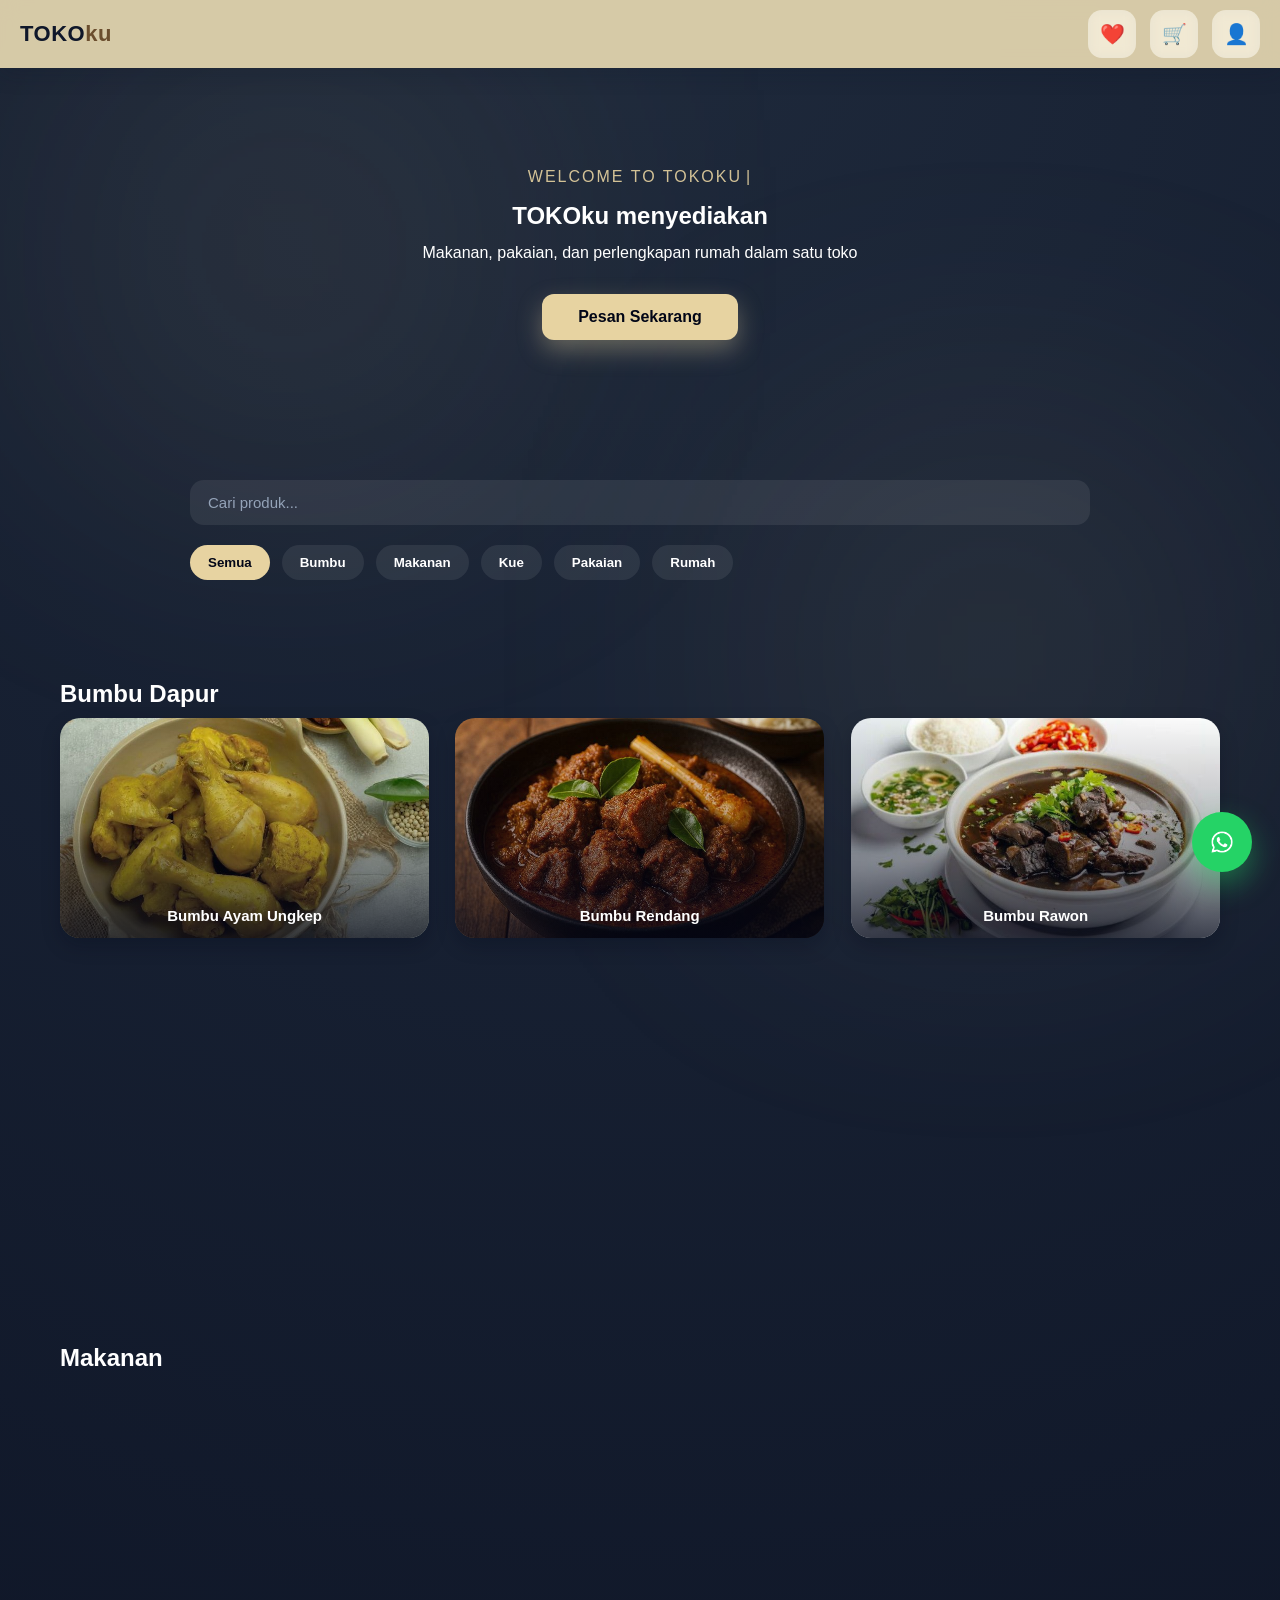
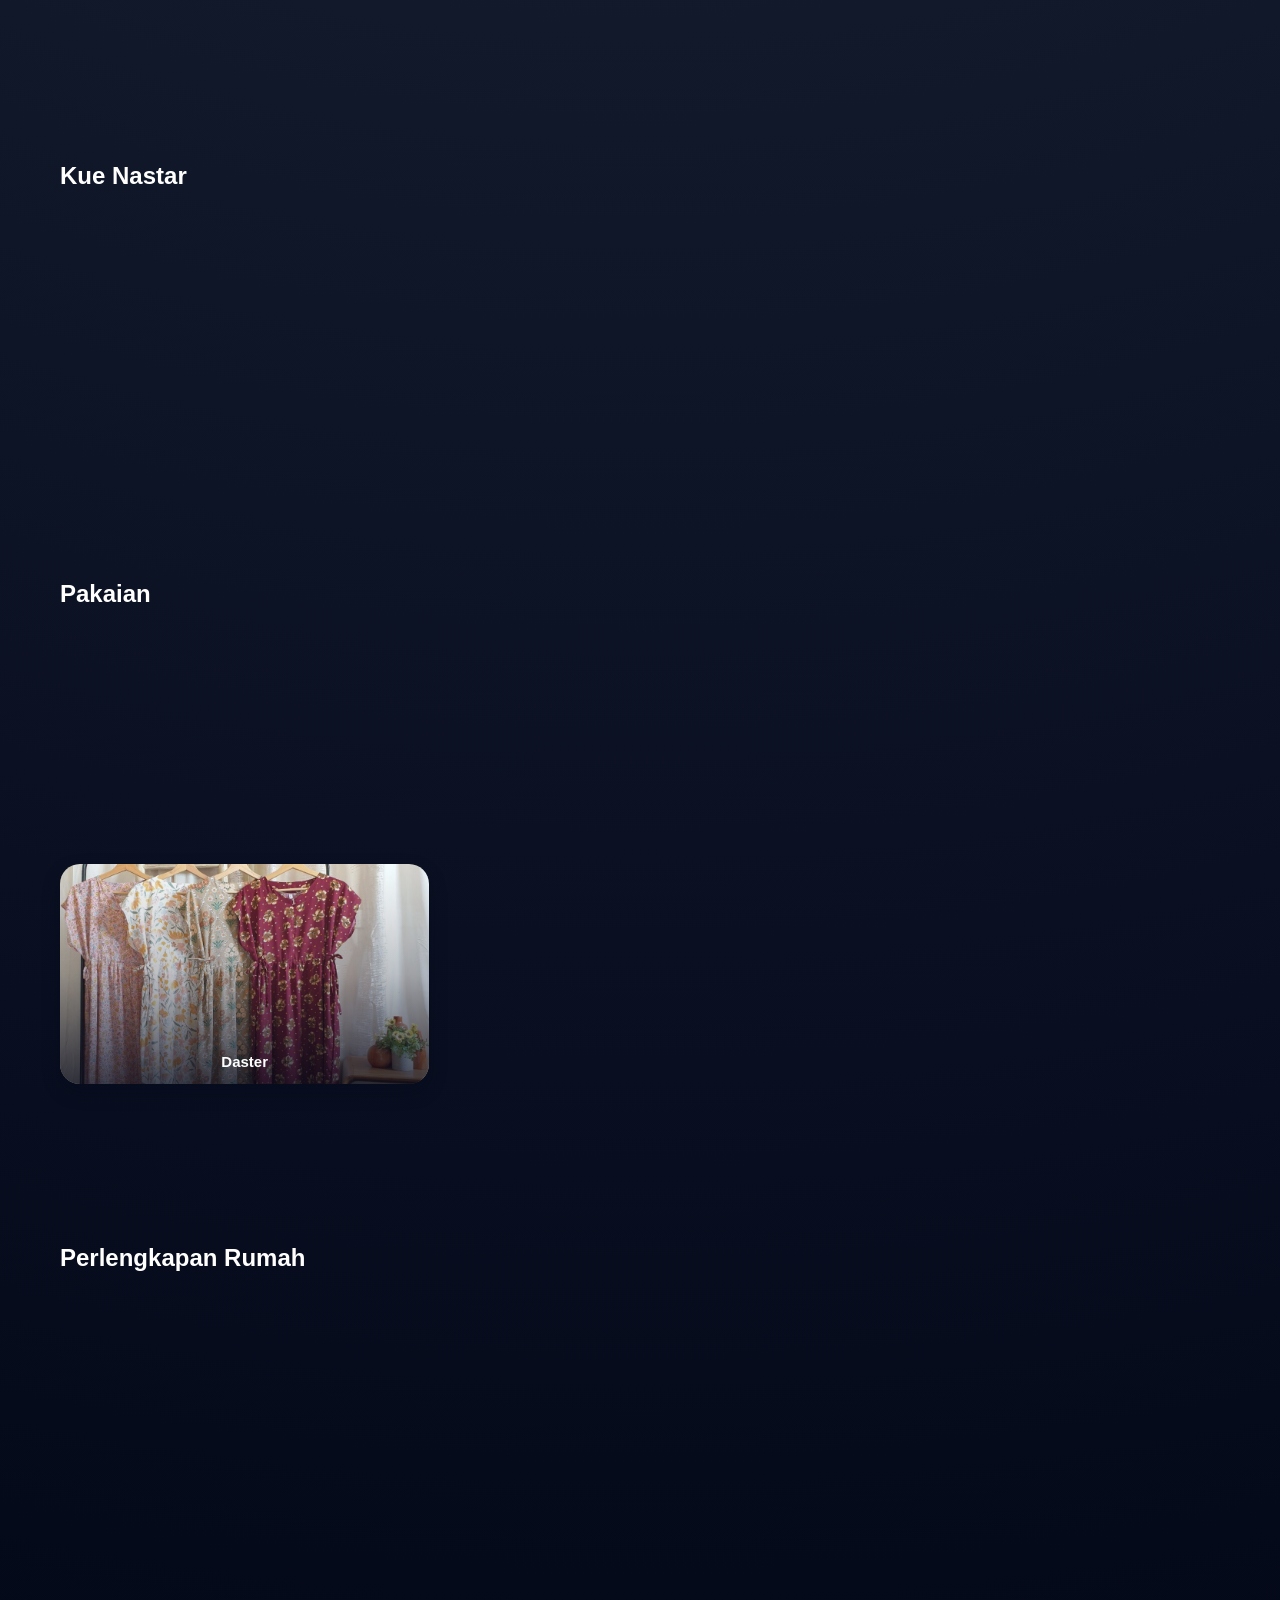
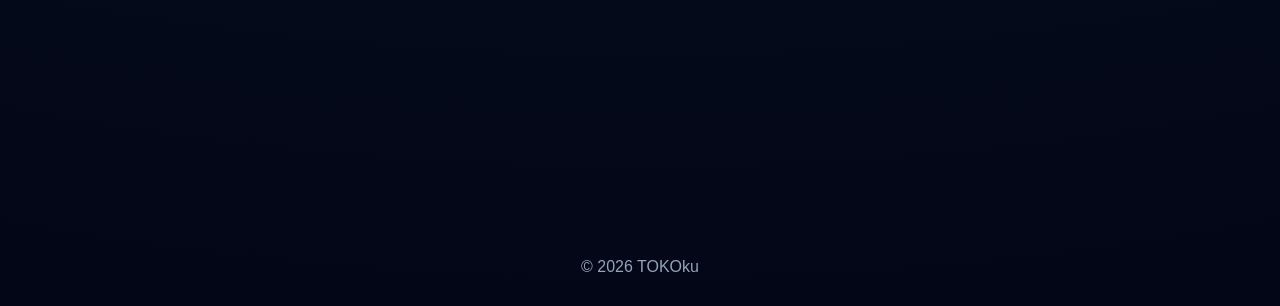
==== index.html @ 349e80d2 "Add files via upload" ====
<!DOCTYPE html>
<html lang="id">
<head>
  <meta charset="UTF-8" />
  <meta name="viewport" content="width=device-width, initial-scale=1.0"/>
  <title>Web Jualan</title>
  <link rel="stylesheet" href="style.css"/>
</head>
<body>

  <div class="bg-blur one"></div>
  <div class="bg-blur two"></div>

<!-- Utility Header -->
<header class="top-bar">
  <!-- KIRI: BRAND -->
  <div class="top-left">
    <div class="brand">
      TOKO<span>ku</span>
    </div>
  </div>

  <!-- KANAN: ACTIONS -->
<div class="top-right">
  <button class="action-btn" title="Wishlist" data-link="wishlist.html">
    ❤️
  </button>
  <button class="action-btn cart-btn" title="Keranjang" data-link="cart.html">
    🛒
  </button>
  <button class="action-btn" title="Akun" data-link="account.html">
    👤
  </button>
</div>
</header>

  <!-- Hero -->
  <section class="hero reveal">
    <p class="typewriter">
  <span id="type-text"></span><span class="cursor">|</span>
    </p>
    <h1>TOKOku menyediakan</h1>

    <!-- kasih jarak ke button -->
    <p class="hero-desc">
      Makanan, pakaian, dan perlengkapan rumah dalam satu toko
    </p>

    <a 
    href="https://wa.me/6281234567890?text=Halo%20saya%20ingin%20pesan%20produk"
    target="_blank"
    class="btn"
    >
    Pesan Sekarang
    </a>
  </section>

  <!-- SEARCH & FILTER -->
<section class="section search-filter">
  <div class="filter-container">

    <!-- SEARCH -->
    <input
      type="text"
      id="searchInput"
      placeholder="Cari produk..."
      autocomplete="off"
    />

    <!-- FILTER BUTTONS -->
    <div class="filter-buttons">
      <button class="filter-btn active" data-filter="all">Semua</button>
      <button class="filter-btn" data-filter="bumbu">Bumbu</button>
      <button class="filter-btn" data-filter="makanan">Makanan</button>
      <button class="filter-btn" data-filter="kue">Kue</button>
      <button class="filter-btn" data-filter="pakaian">Pakaian</button>
      <button class="filter-btn" data-filter="rumah">Rumah</button>
    </div>

  </div>
</section>

  <!-- ================= BUMBU ================= -->
<section id="bumbu" class="section product-section">
  <h2>Bumbu Dapur</h2>
  <div class="grid">
    <div class="card" data-category="bumbu" onclick="goDetail('bumbu-ayam')">
      <img src="img/ayam.png" />
      <p>Bumbu Ayam Ungkep</p>
    </div>
    <div class="card" data-category="bumbu" onclick="goDetail('bumbu-rendang')">
      <img src="img/rendang.png" />
      <p>Bumbu Rendang</p>
    </div>
    <div class="card" data-category="bumbu" onclick="goDetail('bumbu-rawon')">
      <img src="img/rawon.png" />
      <p>Bumbu Rawon</p>
    </div>
    <div class="card" data-category="bumbu" onclick="goDetail('bumbu-soto')">
      <img src="img/soto.png" />
      <p>Bumbu Soto</p>
    </div>
  </div>
</section>

  <!-- ================= MAKANAN ================= -->
<section id="makanan" class="section alt product-section">
  <h2>Makanan</h2>
  <div class="grid">
    <div class="card" data-category="makanan" onclick="goDetail('makanan-dimsum-ayam')">
      <img src="img/dimsuma.png" />
      <p>Dimsum Ayam</p>
    </div>
    <div class="card" data-category="makanan" onclick="goDetail('makanan-pangsit')">
      <img src="img/pangsit.png" />
      <p>Pangsit Kuah</p>
    </div>
    <div class="card" data-category="makanan" onclick="goDetail('makanan-dimsum-udang')">
      <img src="img/dimsumu.png" />
      <p>Dimsum Udang</p>
    </div>
  </div>
</section>

  <!-- ================= KUE ================= -->
<section id="kue" class="section product-section">
  <h2>Kue Nastar</h2>
  <div class="grid">
    <div class="card" data-category="kue" onclick="goDetail('kue-nastar-bulat')">
      <img src="img/nastarb.png" />
      <p>Nastar Bulat</p>
    </div>
    <div class="card" data-category="kue" onclick="goDetail('kue-nastar-gulung')">
      <img src="img/nastarg.png" />
      <p>Nastar Gulung</p>
    </div>
    <div class="card" data-category="kue" onclick="goDetail('kue-nastar-daun')">
      <img src="img/nastard.png" />
      <p>Nastar Daun</p>
    </div>
  </div>
</section>

  <!-- ================= PAKAIAN ================= -->
<section id="pakaian" class="section alt product-section">
  <h2>Pakaian</h2>
  <div class="grid">
    <div class="card" data-category="pakaian" onclick="goDetail('pakaian-muslim')">
      <img src="img/bajumuslim.png" />
      <p>Baju Muslim</p>
    </div>
    <div class="card" data-category="pakaian" onclick="goDetail('pakaian-pria')">
      <img src="img/bajupria.png" />
      <p>Baju Pria</p>
    </div>
    <div class="card" data-category="pakaian" onclick="goDetail('pakaian-wanita')">
      <img src="img/bajuwanita.png" />
      <p>Baju Wanita</p>
    </div>
    <div class="card" data-category="pakaian" onclick="goDetail('pakaian-daster')">
      <img src="img/daster.png" />
      <p>Daster</p>
    </div>
  </div>
</section>

  <!-- ================= RUMAH ================= -->
<section id="rumah" class="section product-section">
  <h2>Perlengkapan Rumah</h2>
  <div class="grid">
    <div class="card" data-category="rumah" onclick="goDetail('rumah-sprei')">
      <img src="img/sprei.png" />
      <p>Sprei</p>
    </div>
    <div class="card" data-category="rumah" onclick="goDetail('rumah-selimut')">
      <img src="img/selimut.png" />
      <p>Selimut</p>
    </div>
    <div class="card" data-category="rumah" onclick="goDetail('rumah-bantalguling')">
      <img src="img/bantalguling.png" />
      <p>Bantal & Guling</p>
    </div>
    <div class="card" data-category="rumah" onclick="goDetail('rumah-kasur')">
      <img src="img/kasur.png" />
      <p>Kasur</p>
    </div>
  </div>
</section>

  <!-- FLOATING WHATSAPP BUTTON -->
<a
  href="https://wa.me/6281234567890?text=Halo%20saya%20ingin%20bertanya%20tentang%20produk%20TOKOku"
  class="wa-float"
  target="_blank"
  aria-label="Chat WhatsApp"
><span class="wa-tooltip">Chat Kami</span>
  <img src="img/wa.png" alt="WhatsApp" />
</a>

  <footer>
    <p>© 2026 TOKOku</p>
  </footer>

  <script src="script.js"></script>
  <script>
  document.querySelectorAll('.action-btn').forEach(btn => {
    btn.addEventListener('click', () => {
      const link = btn.dataset.link;
      if (link) {
        window.location.href = link;
      }
    });
  });
</script>
</body>

</body>
</html>
---- style.css ----
:root {
  --accent: #E7D3A1;   /* BEIGE */
  --dark: #020617;
}

* {
  margin: 0;
  padding: 0;
  box-sizing: border-box;
  font-family: 'Segoe UI', sans-serif;
}

body {
  background: radial-gradient(circle at top, #1e293b, #020617);
  color: white;
}

/* Floating background */
.bg-blur {
  position: fixed;
  width: 320px;
  height: 320px;
  background: var(--accent);
  filter: blur(160px);
  opacity: 0.18;
  z-index: -1;
}
.bg-blur.one { top: 10%; left: 10%; }
.bg-blur.two { bottom: 10%; right: 10%; }

/* ===== TOP ACTION BAR ===== */
.top-bar {
  position: sticky;
  top: 0;
  z-index: 999;
  height: 68px;
  padding: 0 20px;
  background: rgba(231, 216, 177, 0.92);
  backdrop-filter: blur(10px);
  display: flex;
  justify-content: space-between;
  align-items: center;
  box-shadow: 0 6px 20px rgba(15, 23, 42, 0.18);
}

/* ===== LEFT BRAND ===== */
.top-left {
  display: flex;
  align-items: center;
}

.brand {
  font-size: 22px;
  font-weight: 800;
  letter-spacing: 0.5px;
  color: #0F172A;
  cursor: pointer;
  transition: transform 0.25s ease, opacity 0.25s ease;
}

.brand span {
  color: #6B4E2E; /* accent coklat */
}

.brand:hover {
  transform: translateY(-2px);
  opacity: 0.85;
}

/* ===== RIGHT ACTIONS ===== */
.top-right {
  display: flex;
  gap: 14px;
}

/* ===== ICON BUTTON ===== */
.action-btn {
  position: relative;
  width: 48px;
  height: 48px;
  border-radius: 14px;
  border: none;
  background: rgba(255, 255, 255, 0.45);
  backdrop-filter: blur(6px);
  font-size: 20px;
  cursor: pointer;
  color: #0F172A;
  transition:
    transform 0.25s ease,
    box-shadow 0.25s ease,
    background 0.25s ease;
}

/* Hover Animation */
.action-btn:hover {
  transform: translateY(-4px) scale(1.03);
  background: rgba(255, 255, 255, 0.75);
  box-shadow:
    0 12px 28px rgba(15, 23, 42, 0.35),
    0 0 0 3px rgba(15, 23, 42, 0.08);
}

/* Active / Click */
.action-btn:active {
  transform: translateY(-1px) scale(0.98);
}

/* ===== CART BADGE ===== */
.cart-badge {
  position: absolute;
  top: -6px;
  right: -6px;
  background: #0F172A;
  color: #E7D8B1;
  font-size: 11px;
  font-weight: 700;
  padding: 4px 7px;
  border-radius: 999px;
  transition: transform 0.25s ease, box-shadow 0.25s ease;
}

/* Badge reacts on hover */
.action-btn:hover .cart-badge {
  transform: scale(1.15);
  box-shadow: 0 0 0 4px rgba(231, 216, 177, 0.35);
}

/* Hero */
.hero {
  padding: 100px 20px;
  text-align: center;
}

.typewriter {
  font-size: 16px;
  letter-spacing: 2px;
  text-transform: uppercase;
  color: var(--accent);
  margin-bottom: 14px;
  height: 20px;
  opacity: 0.9;
}

.cursor {
  display: inline-block;
  margin-left: 4px;
  animation: blink 1s infinite;
}

@keyframes blink {
  0%, 50% { opacity: 1; }
  50.01%, 100% { opacity: 0; }
}

.hero-desc {
  margin-top: 14px;
  margin-bottom: 32px;
}

/* Button */
.btn {
  background: var(--accent);
  color: var(--dark);
  padding: 14px 36px;
  border-radius: 12px;
  text-decoration: none;
  font-weight: 700;
  display: inline-block;
  transition:
    transform 0.25s ease,
    box-shadow 0.25s ease;
  box-shadow: 0 10px 25px rgba(231,211,161,0.35);
}

.btn:hover {
  transform: translateY(-4px) scale(1.04);
  box-shadow: 0 16px 35px rgba(231,211,161,0.55);
}

.btn:active {
  transform: scale(0.96);
}

/* Section */
.section { padding: 80px 60px; }

.section.alt {
  background: transparent;
}

.section .grid {
  margin-top: 10px;
}

/* Grid */
.grid {
  display: grid;
  grid-template-columns: repeat(3, 1fr);
  gap: 26px;
}

@media (max-width: 900px) {
  .grid { grid-template-columns: repeat(2, 1fr); }
}
@media (max-width: 600px) {
  .grid { grid-template-columns: 1fr; }
}

/* ================= PRODUCT CARD ================= */
.card {
  position: relative;
  height: 220px;
  border-radius: 20px;
  overflow: hidden;
  cursor: pointer;
  transition:
  transform 0.35s ease,
  box-shadow 0.35s ease;
  box-shadow: 0 8px 18px rgba(2,6,23,0.25);
  will-change: transform;
}

/* ================= IMAGE ================= */
.card img {
  width: 100%;
  height: 100%;
  object-fit: cover;
  display: block;

  transition: transform 0.45s ease;
}

/* ================= DARK GRADIENT OVERLAY ================= */
.card::before {
  content: "";
  position: absolute;
  inset: 0;
  background: linear-gradient(
    to top,
    rgba(2, 6, 23, 0.75),
    rgba(2, 6, 23, 0.25),
    transparent
  );
  z-index: 1;
}

/* ================= TEXT OVERLAY ================= */
.card p {
  position: absolute;
  bottom: 14px;
  left: 0;
  right: 0;
  padding: 0 12px;

  text-align: center;
  font-weight: 700;
  font-size: 15px;
  color: #fff;
  z-index: 2;

  transition: transform 0.3s ease;
}

/* ================= HOVER EFFECT ================= */
.card:hover {
  transform: translateY(-10px) scale(1.03);
  box-shadow:
    0 18px 40px rgba(15, 23, 42, 0.35),
    0 0 0 4px rgba(15, 23, 42, 0.08);
}

.card:hover img {
  transform: scale(1.08);
}

.card:hover p {
  transform: translateY(-4px);
}

.card:hover::after {
  opacity: 1;
}

/* ================= ACTIVE (CLICK FEEL) ================= */
.card:active {
  transform: translateY(-4px) scale(0.99);
}

/* ================= SCROLL ANIMATION STATE ================= */
.card.animate {
  opacity: 0;
}

.card.from-up {
  transform: translateY(-40px);
}

.card.from-down {
  transform: translateY(40px);
}

.card.show {
  opacity: 1;
  transform: translateY(0);
  transition:
    opacity 0.6s ease,
    transform 0.6s ease;
}

/* Reveal */
.reveal {
  opacity: 0;
  transform: translateY(40px);
  transition: 0.8s ease;
}

.reveal.active {
  opacity: 1;
  transform: translateY(0);
}

/* Footer */
footer {
  text-align: center;
  padding: 30px;
  color: #94a3b8;
}

/* ================= DETAIL PAGE LAYOUT ================= */

.detail {
  padding: 120px 40px;
}

.detail-container {
  max-width: 1100px;
  margin: auto;
  display: flex;
  align-items: center;
  justify-content: space-between;
  gap: 60px;
}

/* KIRI */
.detail-info {
  flex: 1;
}

.detail-info h1 {
  font-size: 36px;
  margin-bottom: 20px;
}

.detail-info p {
  color: #cbd5f5;
  line-height: 1.8;
  max-width: 500px;
}

/* KANAN */
.detail-card {
  flex: 1;
  display: flex;
  justify-content: center;
}

/* tombol kembali */
.detail-back {
  margin-top: 60px;
  text-align: center;
}

/* RESPONSIVE */
@media (max-width: 900px) {
  .detail-container {
    flex-direction: column;
  }
}

/* ================= FLOATING WHATSAPP ================= */
.wa-float {
  position: fixed;
  bottom: 28px;
  right: 28px;
  width: 60px;
  height: 60px;
  background: #25D366;
  border-radius: 50%;
  display: flex;
  align-items: center;
  justify-content: center;
  box-shadow: 0 12px 30px rgba(37, 211, 102, 0.45);
  z-index: 999;
  transition: transform 0.25s ease, box-shadow 0.25s ease;
}

.wa-float img {
  width: 32px;
  height: 32px;
}

.wa-float:hover {
  transform: translateY(-6px) scale(1.05);
  box-shadow: 0 18px 40px rgba(37, 211, 102, 0.6);
}

.wa-float:active {
  transform: scale(0.95);
}

/* MOBILE SAFE AREA */
@media (max-width: 600px) {
  .wa-float {
    bottom: 20px;
    right: 20px;
  }
}

.wa-tooltip {
  position: absolute;
  right: 70px;
  background: #020617;
  color: white;
  padding: 6px 12px;
  font-size: 13px;
  border-radius: 8px;
  opacity: 0;
  pointer-events: none;
  white-space: nowrap;
  transition: 0.25s ease;
}

.wa-float:hover .wa-tooltip {
  opacity: 1;
}


/* ================= SEARCH & FILTER ================= */
.search-filter {
  padding-top: 40px;
  padding-bottom: 20px;
}

.filter-container {
  max-width: 900px;
  margin: auto;
  display: flex;
  flex-direction: column;
  gap: 20px;
}

/* SEARCH INPUT */
#searchInput {
  padding: 14px 18px;
  border-radius: 14px;
  border: none;
  outline: none;
  font-size: 15px;
  background: rgba(255,255,255,0.08);
  color: white;
}

#searchInput::placeholder {
  color: #94a3b8;
}

/* FILTER BUTTONS */
.filter-buttons {
  display: flex;
  flex-wrap: wrap;
  gap: 12px;
}

.filter-btn {
  padding: 10px 18px;
  border-radius: 999px;
  border: none;
  cursor: pointer;
  background: rgba(255,255,255,0.08);
  color: white;
  font-weight: 600;
  transition: 0.25s ease;
}

.filter-btn:hover {
  background: rgba(231,211,161,0.3);
}

.filter-btn.active {
  background: var(--accent);
  color: var(--dark);
}

/* ===== SKELETON LOADING ===== */
/* ===== PREMIUM SKELETON ===== */
.detail-skeleton {
  padding: 60px 20px;
  max-width: 900px;
  margin: auto;
}

.skeleton-container {
  display: grid;
  grid-template-columns: 1fr 1fr;
  gap: 48px;
  align-items: center;
}

.skeleton {
  background: #f2f2f2;
  border-radius: 16px;
  animation: softPulse 1.8s ease-in-out infinite;
}

@keyframes softPulse {
  0%, 100% { opacity: 1; }
  50% { opacity: 0.55; }
}

.skeleton-title {
  height: 30px;
  width: 80%;
  margin-bottom: 18px;
}

.skeleton-text {
  height: 18px;
  margin-bottom: 12px;
}

.skeleton-text.short {
  width: 60%;
}

.skeleton-image {
  height: 300px;
}

/* animations */
@keyframes skeletonMove {
  0% { background-position: 0% 0; }
  100% { background-position: 200% 0; }
}

@keyframes pulse {
  0%, 100% {
    transform: scale(1);
  }
  50% {
    transform: scale(1.015);
  }
}

.detail {
  opacity: 0;
  transform: translateY(14px);
  transition: all 0.5s ease;
}

.detail.show {
  opacity: 1;
  transform: translateY(0);
}

.hidden {
  display: none;
}

/* image progressive load */
.detail img {
  width: 100%;
  border-radius: 16px;
  filter: blur(14px);
  transform: scale(1.03);
  transition: filter 0.6s ease, transform 0.6s ease;
}

.detail img.loaded {
  filter: blur(0);
  transform: scale(1);
}

@keyframes detailEnter {
  to {
    opacity: 1;
    transform: translateY(0);
  }
}

/* ===== TOP LOADING BAR ===== */
#topLoader {
  position: fixed;
  top: 0;
  left: 0;
  height: 3px;
  width: 0%;
  background: linear-gradient(90deg, #D8CFC4, #BFAF9A);
  z-index: 9999;
  transition: width 0.4s ease;
}

/* =========================
   PAGE WRAPPER
========================= */
.page-container {
  min-height: 100vh;
  padding: 120px 8%;
  color: #fff;
}

.page-title {
  font-size: 32px;
  margin-bottom: 24px;
}

/* =========================
   EMPTY STATE
========================= */
.empty-state {
  text-align: center;
  opacity: 0.85;
  margin-top: 80px;
}

.empty-state p {
  margin-top: 12px;
  color: #cbd5e1;
}

/* =========================
   WISHLIST / CART LIST
========================= */
.item-list {
  display: grid;
  gap: 20px;
}

.item-card {
  display: flex;
  align-items: center;
  gap: 20px;
  background: rgba(255,255,255,0.05);
  border-radius: 16px;
  padding: 16px 20px;
  backdrop-filter: blur(10px);
}

.item-card img {
  width: 90px;
  height: 90px;
  object-fit: cover;
  border-radius: 12px;
}

.item-info {
  flex: 1;
}

.item-info h4 {
  font-size: 18px;
  margin-bottom: 6px;
}

.item-info p {
  color: #cbd5e1;
  font-size: 14px;
}

.item-action {
  display: flex;
  gap: 10px;
}

.item-action button {
  background: #eab308;
  border: none;
  padding: 8px 14px;
  border-radius: 10px;
  cursor: pointer;
  font-weight: 600;
}

.item-action button.remove {
  background: rgba(255,255,255,0.15);
  color: #fff;
}

/* Quantity Control */
.qty-control {
  display: flex;
  align-items: center;
  gap: 12px;
  margin-top: 10px;
}

.qty-btn {
  width: 32px;
  height: 32px;
  border-radius: 8px;
  border: none;
  background: var(--accent);
  color: var(--dark);
  font-weight: bold;
  font-size: 16px;
  cursor: pointer;
  transition: transform 0.2s ease, opacity 0.2s ease;
}

.qty-btn:hover {
  transform: scale(1.1);
}

.qty-number {
  min-width: 20px;
  text-align: center;
  font-weight: bold;
  font-size: 15px;
}

.detail-actions {
  margin-top: 40px;
  display: flex;
  gap: 16px;
  justify-content: center; 
}

.detail-back {
  margin-top: 30px;
  text-align: center;
}

.btn-outline {
  background: transparent;
  border: 2px solid var(--accent);
  color: var(--accent);
  padding: 14px 28px;
  border-radius: 12px;
  font-weight: 700;
  cursor: pointer;
  transition: 0.25s ease;
}

.btn-outline:hover {
  background: var(--accent);
  color: var(--dark);
}
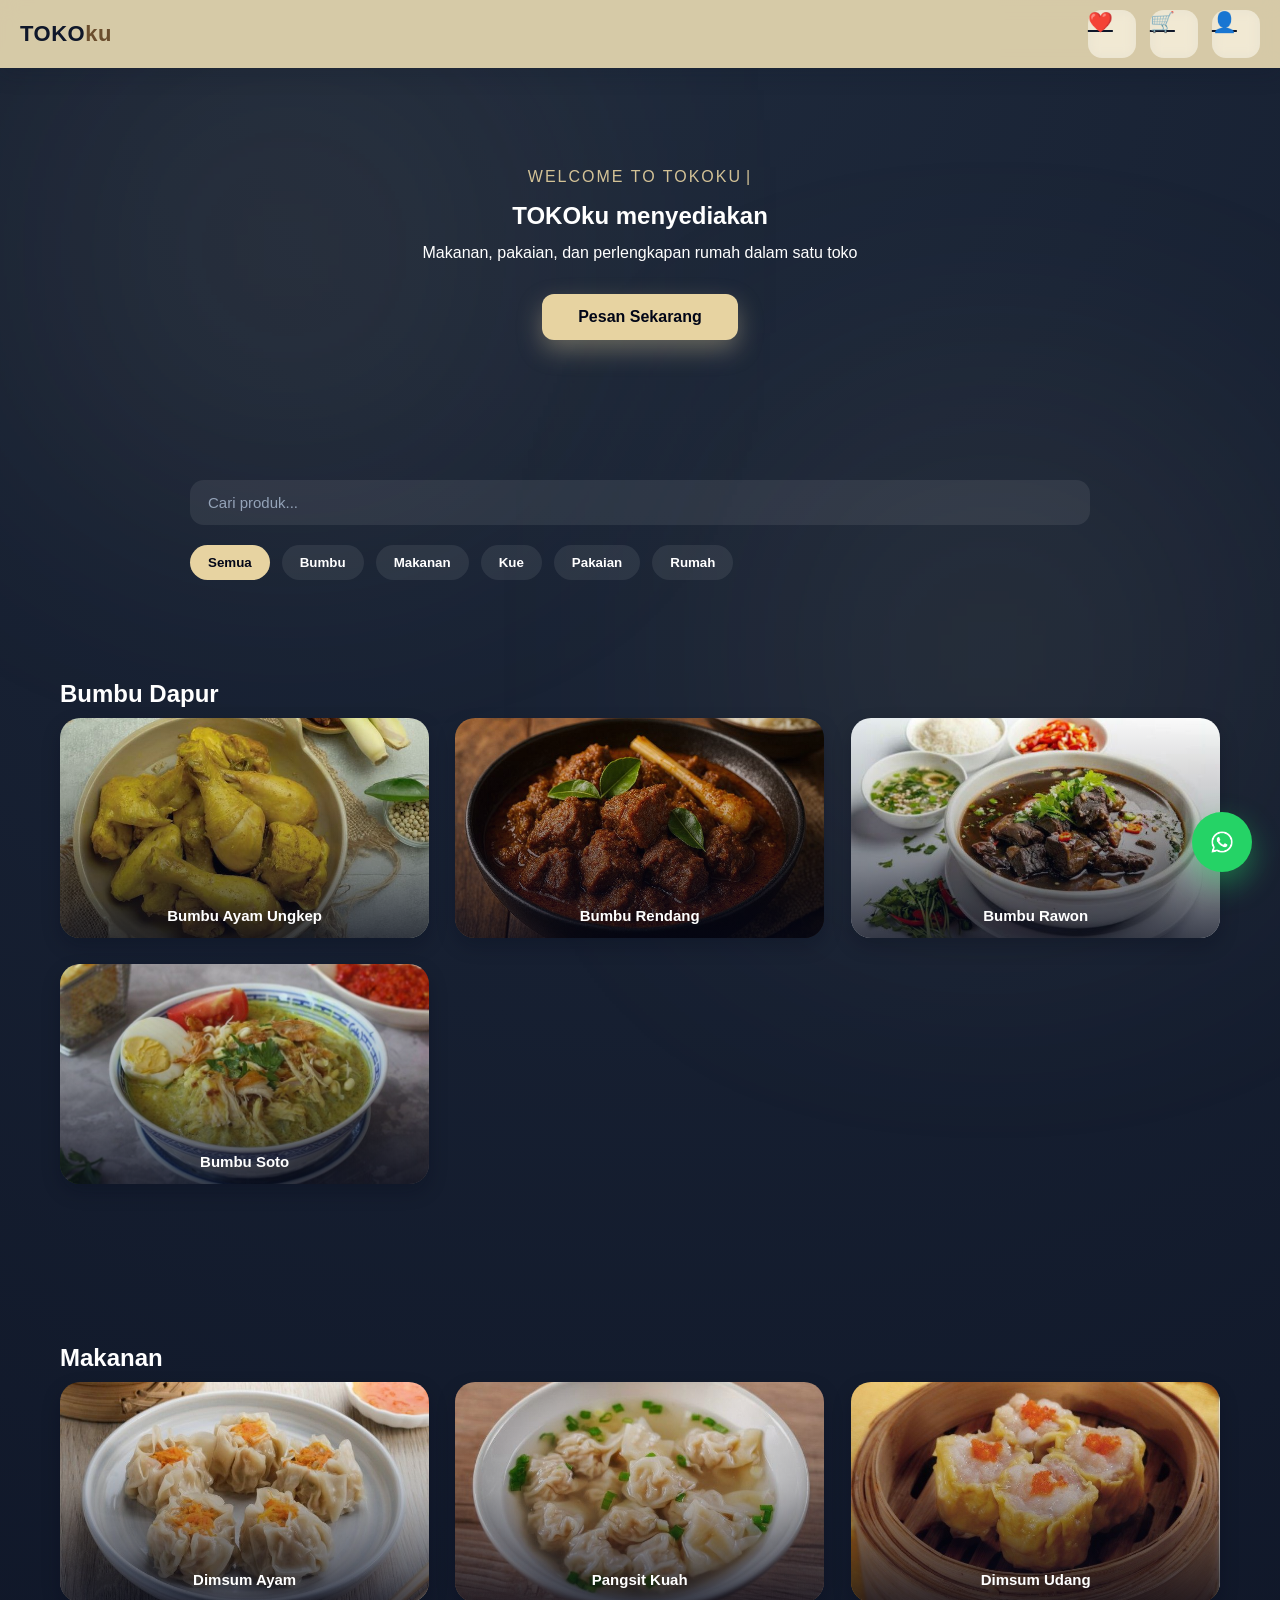
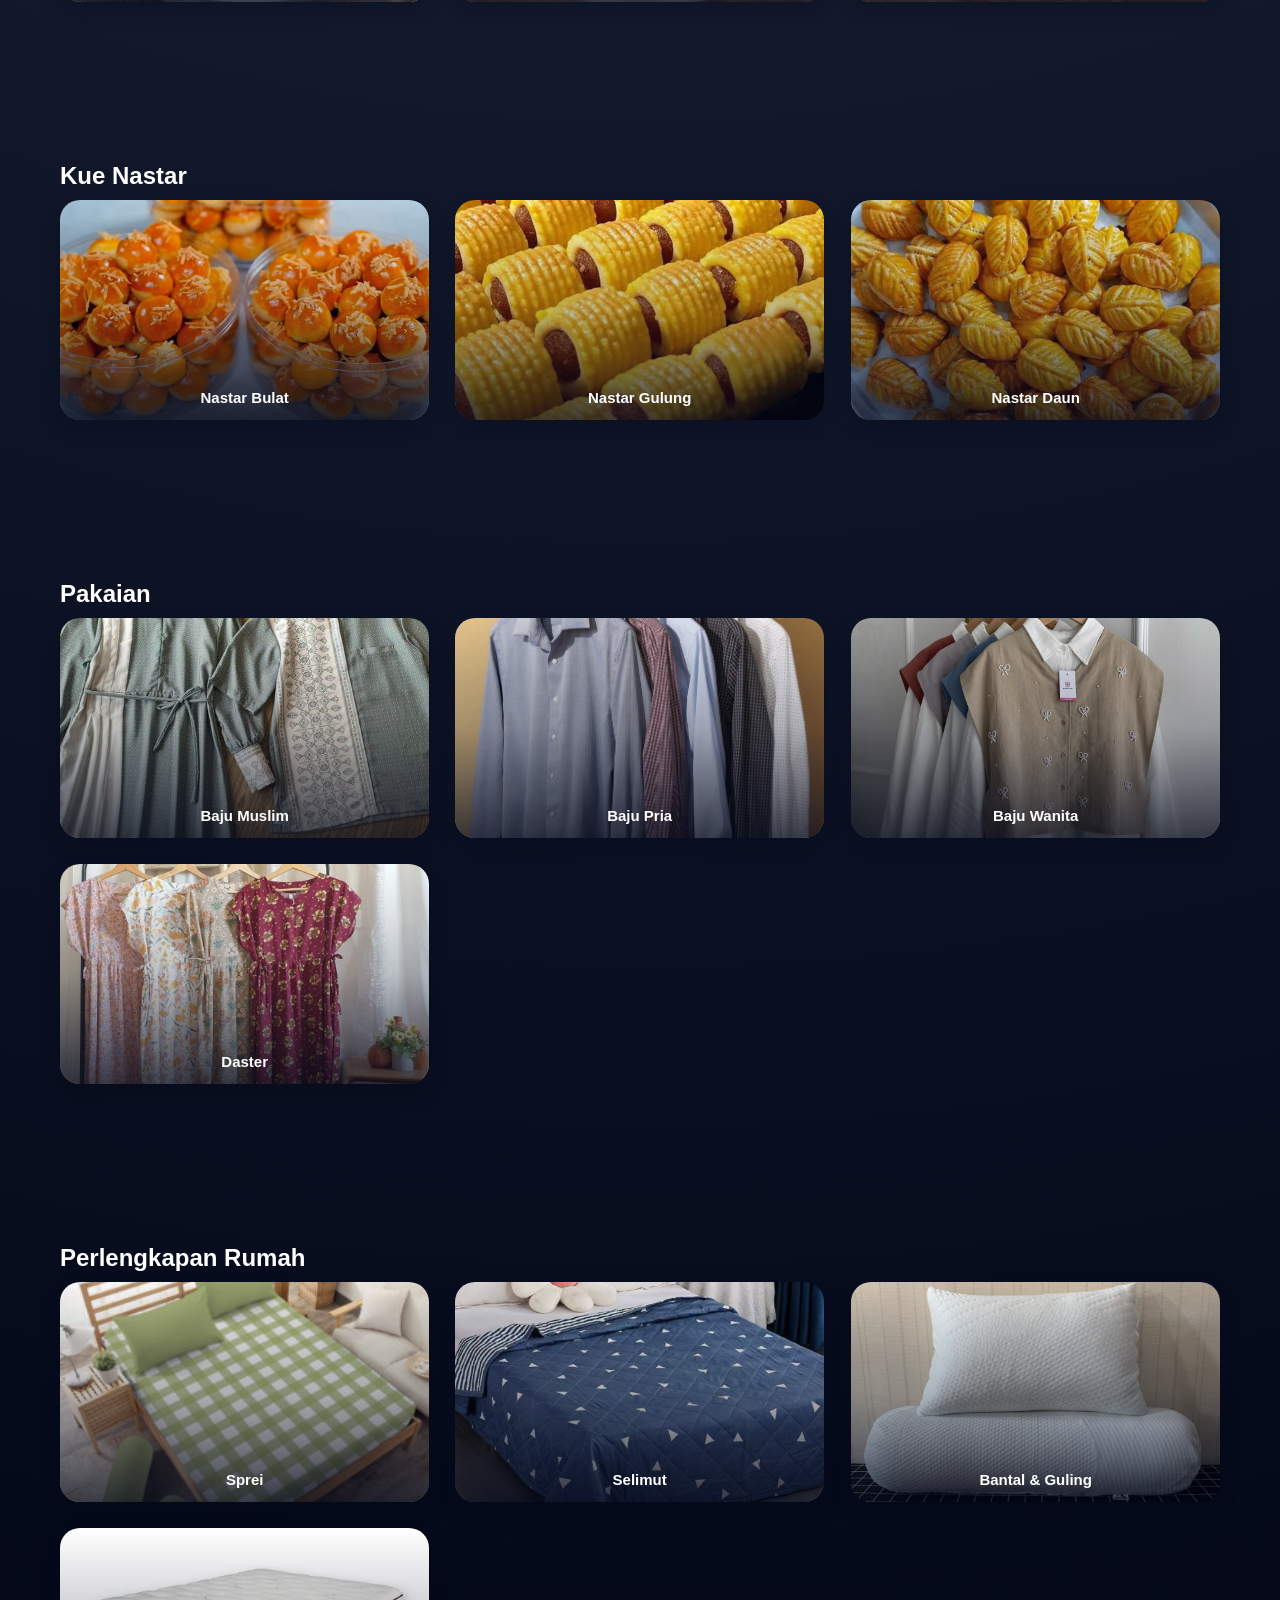
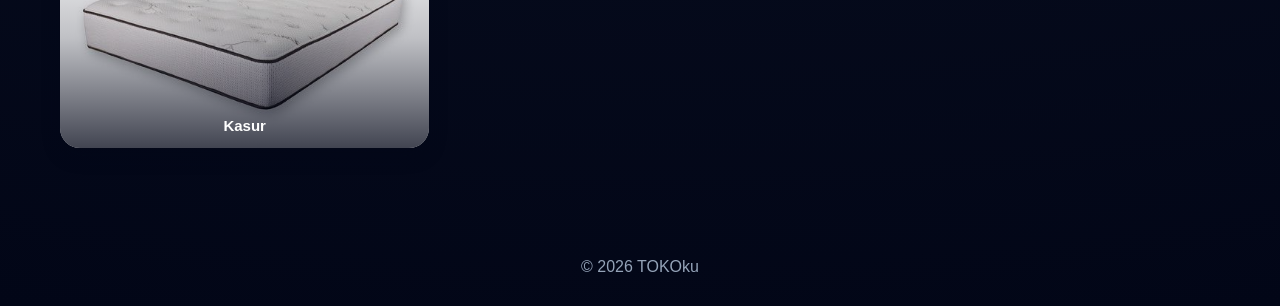
==== commit a8cb3448: "Update index.html" ====
--- a/index.html
+++ b/index.html
@@ -22,15 +22,17 @@
 
   <!-- KANAN: ACTIONS -->
 <div class="top-right">
-  <button class="action-btn" title="Wishlist" data-link="wishlist.html">
+  <a href="wishlist.html" class="action-btn" title="Wishlist">
     ❤️
-  </button>
-  <button class="action-btn cart-btn" title="Keranjang" data-link="cart.html">
+  </a>
+
+  <a href="cart.html" class="action-btn cart-btn" title="Keranjang">
     🛒
-  </button>
-  <button class="action-btn" title="Akun" data-link="account.html">
+  </a>
+
+  <a href="account.html" class="action-btn" title="Akun">
     👤
-  </button>
+  </a>
 </div>
 </header>
 
@@ -202,16 +204,6 @@
   </footer>
 
   <script src="script.js"></script>
-  <script>
-  document.querySelectorAll('.action-btn').forEach(btn => {
-    btn.addEventListener('click', () => {
-      const link = btn.dataset.link;
-      if (link) {
-        window.location.href = link;
-      }
-    });
-  });
-</script>
 </body>
 
 </body>
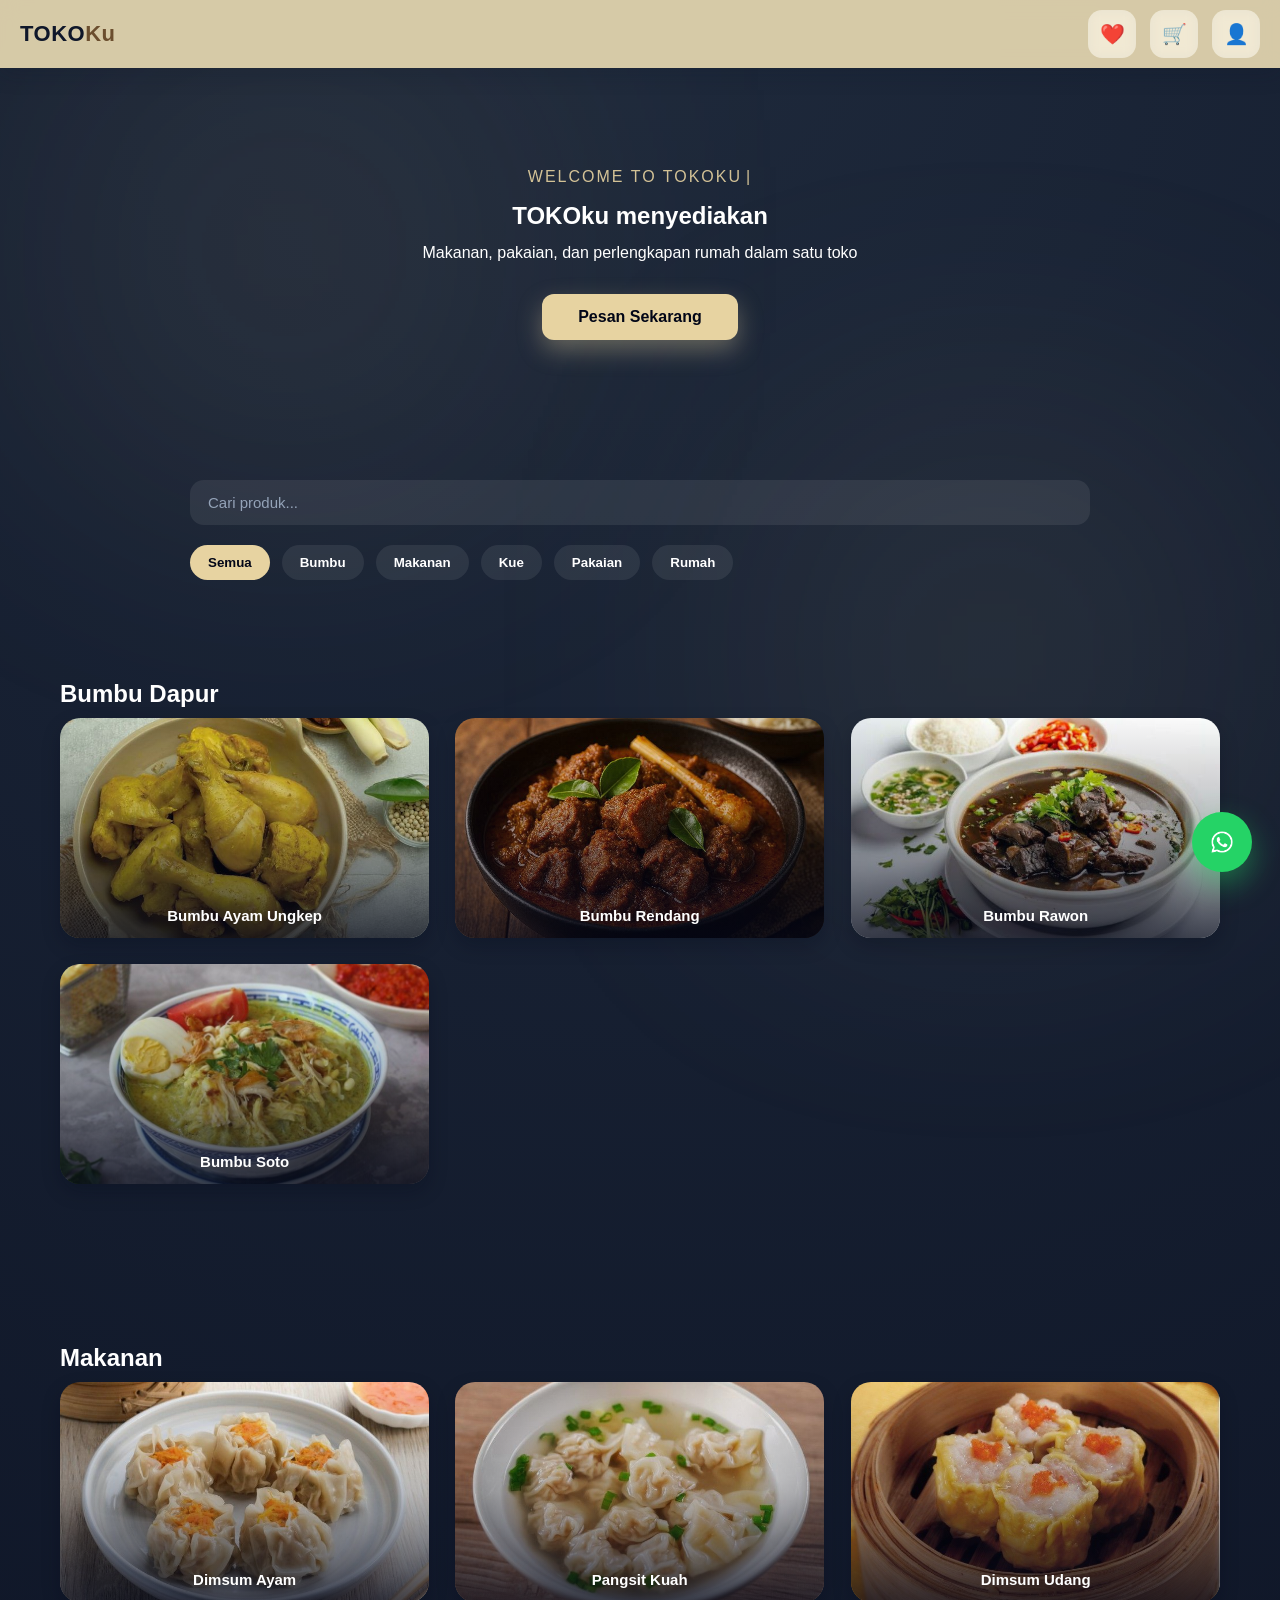
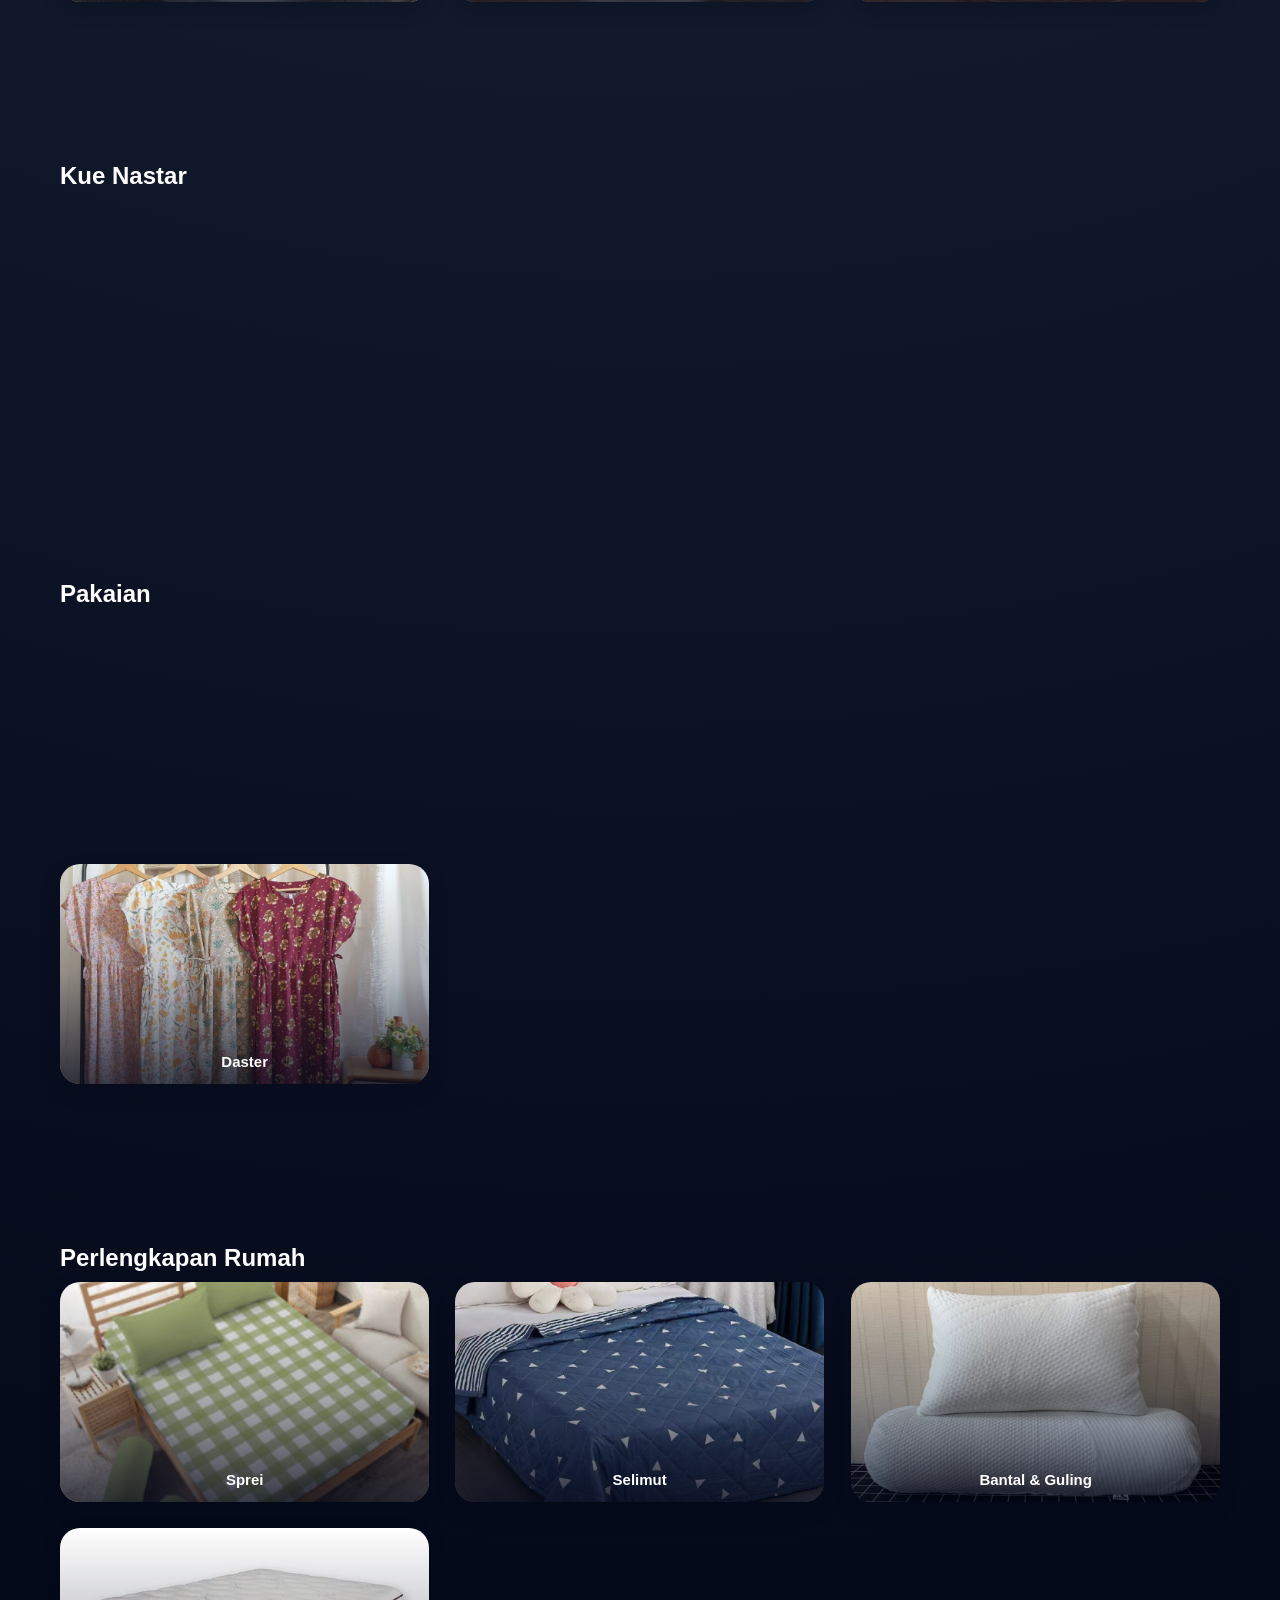
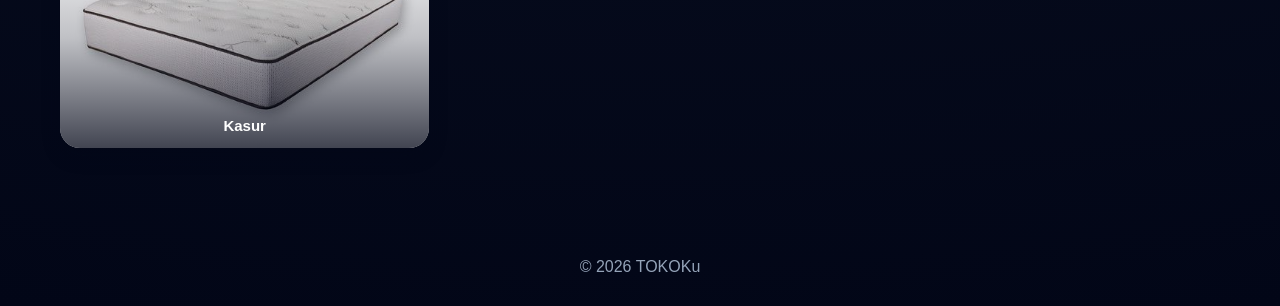
==== commit ba120af6: "Update index.html" ====
--- a/index.html
+++ b/index.html
@@ -3,7 +3,7 @@
 <head>
   <meta charset="UTF-8" />
   <meta name="viewport" content="width=device-width, initial-scale=1.0"/>
-  <title>Web Jualan</title>
+  <title>TokoKU</title>
   <link rel="stylesheet" href="style.css"/>
 </head>
 <body>
@@ -16,7 +16,7 @@
   <!-- KIRI: BRAND -->
   <div class="top-left">
     <div class="brand">
-      TOKO<span>ku</span>
+      TOKO<span>Ku</span>
     </div>
   </div>
 
@@ -200,7 +200,7 @@
 </a>
 
   <footer>
-    <p>© 2026 TOKOku</p>
+    <p>© 2026 TOKOKu</p>
   </footer>
 
   <script src="script.js"></script>
--- a/style.css
+++ b/style.css
@@ -79,12 +79,19 @@
   width: 48px;
   height: 48px;
   border-radius: 14px;
-  border: none;
+
+  /* RESET LINK STYLE */
+  text-decoration: none;
+  color: #0F172A;
+  display: flex;
+  align-items: center;
+  justify-content: center;
+
   background: rgba(255, 255, 255, 0.45);
   backdrop-filter: blur(6px);
   font-size: 20px;
   cursor: pointer;
-  color: #0F172A;
+
   transition:
     transform 0.25s ease,
     box-shadow 0.25s ease,
@@ -100,9 +107,14 @@
     0 0 0 3px rgba(15, 23, 42, 0.08);
 }
 
-/* Active / Click */
+.action-btn:focus,
 .action-btn:active {
-  transform: translateY(-1px) scale(0.98);
+  outline: none;
+  text-decoration: none;
+}
+
+.action-btn:visited {
+  color: #0F172A;
 }
 
 /* ===== CART BADGE ===== */
@@ -743,4 +755,4 @@
 .btn-outline:hover {
   background: var(--accent);
   color: var(--dark);
-}+}
